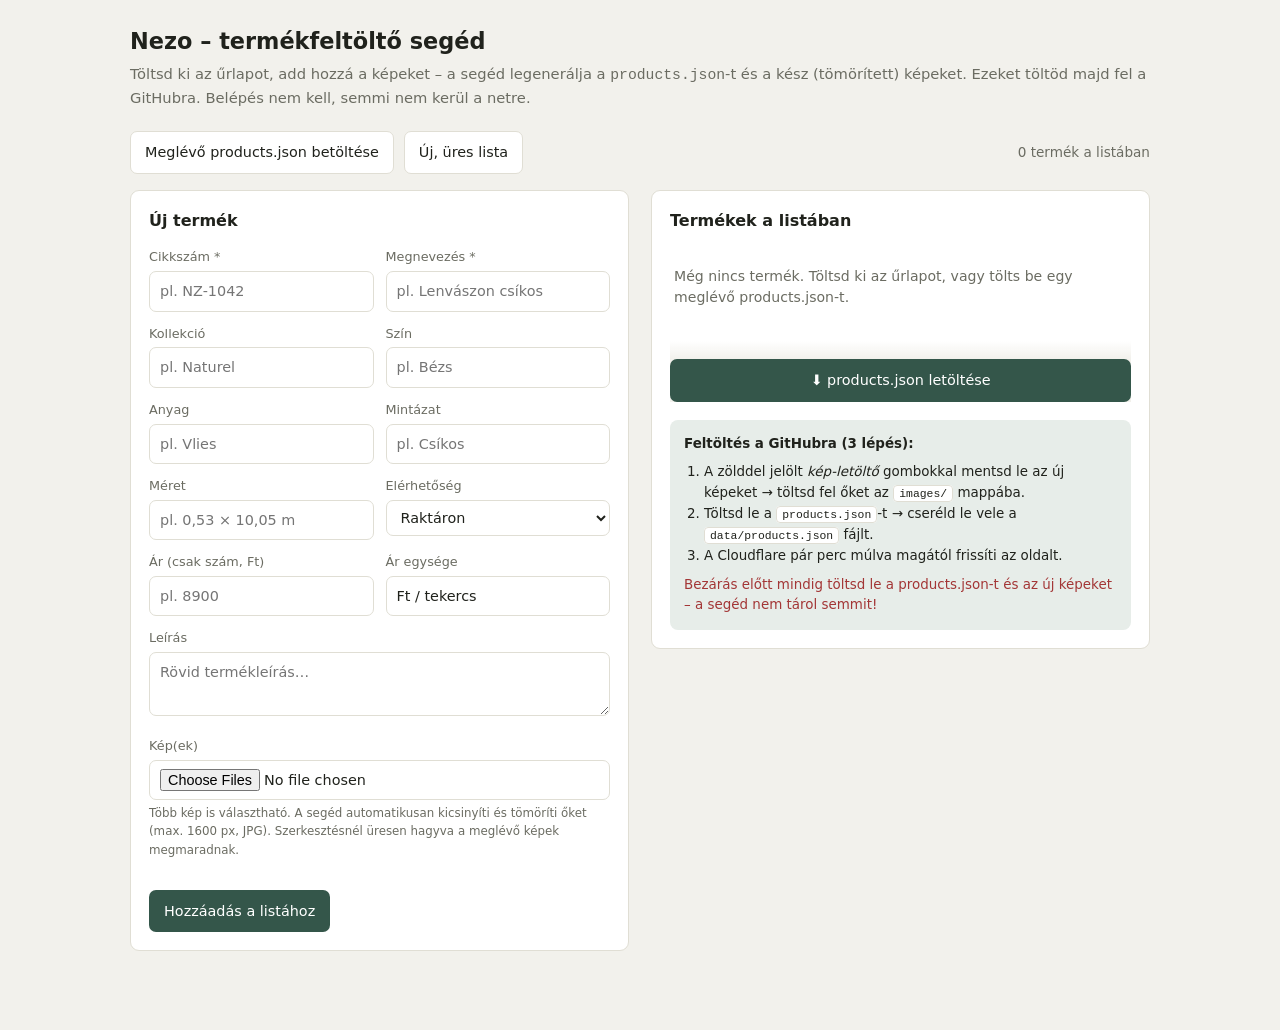
==== admin.html @ 1bbddb88 "Add files via upload first version" ====
<!DOCTYPE html>
<html lang="hu">
<head>
<meta charset="UTF-8" />
<meta name="viewport" content="width=device-width, initial-scale=1.0" />
<title>Nezo – termékfeltöltő segéd</title>
<style>
  :root{--ink:#20221C;--soft:#6B6C62;--line:#E0DED4;--paper:#F2F1EC;--surface:#fff;--accent:#34564A;--accent-soft:#E7EDE9;--danger:#A33636;--radius:9px;}
  *{box-sizing:border-box;}
  body{margin:0;background:var(--paper);color:var(--ink);font-family:system-ui,-apple-system,Segoe UI,Roboto,sans-serif;line-height:1.55;}
  .wrap{max-width:1060px;margin:0 auto;padding:24px 20px 80px;}
  header h1{font-size:1.4rem;margin:0 0 4px;}
  header p{color:var(--soft);margin:0 0 22px;font-size:.92rem;}
  .grid{display:grid;grid-template-columns:1fr 1fr;gap:22px;align-items:start;}
  @media(max-width:820px){.grid{grid-template-columns:1fr;}}
  .panel{background:var(--surface);border:1px solid var(--line);border-radius:var(--radius);padding:18px;}
  .panel h2{font-size:1rem;margin:0 0 14px;}
  label{display:block;font-size:.8rem;color:var(--soft);margin:0 0 4px;font-weight:500;}
  input,select,textarea{width:100%;font:inherit;font-size:.9rem;padding:8px 10px;border:1px solid var(--line);border-radius:7px;background:#fff;color:var(--ink);}
  input:focus,select:focus,textarea:focus{outline:2px solid var(--accent);outline-offset:1px;border-color:var(--accent);}
  textarea{min-height:64px;resize:vertical;}
  .row{display:grid;grid-template-columns:1fr 1fr;gap:12px;margin-bottom:12px;}
  .field{margin-bottom:12px;}
  .hint{font-size:.74rem;color:var(--soft);margin:4px 0 0;}
  button{font:inherit;cursor:pointer;border-radius:7px;border:1px solid transparent;padding:9px 14px;font-size:.9rem;font-weight:500;}
  .btn-primary{background:var(--accent);color:#fff;}
  .btn-primary:hover{filter:brightness(1.08);}
  .btn-ghost{background:#fff;border-color:var(--line);color:var(--ink);}
  .btn-ghost:hover{background:var(--paper);}
  .btn-small{padding:5px 9px;font-size:.78rem;}
  .btn-danger{background:#fff;border-color:#E3C4C4;color:var(--danger);}
  .toolbar{display:flex;gap:10px;flex-wrap:wrap;margin-bottom:16px;}
  .count{font-size:.85rem;color:var(--soft);margin-left:auto;align-self:center;}
  .item{display:flex;gap:12px;padding:12px;border:1px solid var(--line);border-radius:8px;margin-bottom:10px;background:#fff;}
  .item img{width:58px;height:72px;object-fit:cover;border-radius:5px;border:1px solid var(--line);background:var(--paper);flex:0 0 auto;}
  .item-main{flex:1;min-width:0;}
  .item-main strong{display:block;font-size:.95rem;}
  .item-main .meta{font-size:.78rem;color:var(--soft);}
  .item-actions{display:flex;gap:6px;flex-wrap:wrap;margin-top:8px;}
  .dl{display:inline-flex;align-items:center;gap:5px;font-size:.76rem;background:var(--accent-soft);color:var(--accent);border:1px solid #cfe0d8;border-radius:6px;padding:4px 8px;text-decoration:none;}
  .empty{color:var(--soft);font-size:.88rem;padding:18px 4px;}
  .note{background:var(--accent-soft);border-radius:8px;padding:14px;font-size:.84rem;margin-top:18px;}
  .note ol{margin:8px 0 0;padding-left:20px;}
  .note code{background:#fff;border:1px solid var(--line);border-radius:4px;padding:1px 5px;font-size:.85em;}
  .warn{color:var(--danger);font-size:.8rem;margin-top:6px;min-height:1em;}
  .save-bar{position:sticky;bottom:0;background:linear-gradient(transparent,var(--paper) 30%);padding-top:18px;margin-top:8px;}
</style>
</head>
<body>
<div class="wrap">
  <header>
    <h1>Nezo – termékfeltöltő segéd</h1>
    <p>Töltsd ki az űrlapot, add hozzá a képeket – a segéd legenerálja a <code>products.json</code>-t és a kész (tömörített) képeket. Ezeket töltöd majd fel a GitHubra. Belépés nem kell, semmi nem kerül a netre.</p>
  </header>

  <div class="toolbar">
    <button class="btn-ghost" id="load-json">Meglévő products.json betöltése</button>
    <input type="file" id="json-file" accept=".json,application/json" hidden />
    <button class="btn-ghost" id="clear-all">Új, üres lista</button>
    <span class="count" id="count">0 termék a listában</span>
  </div>

  <div class="grid">
    <!-- ŰRLAP -->
    <div class="panel">
      <h2 id="form-title">Új termék</h2>
      <div class="row">
        <div><label>Cikkszám *</label><input id="cikkszam" placeholder="pl. NZ-1042" /></div>
        <div><label>Megnevezés *</label><input id="nev" placeholder="pl. Lenvászon csíkos" /></div>
      </div>
      <div class="row">
        <div><label>Kollekció</label><input id="kollekcio" placeholder="pl. Naturel" list="dl-kollekcio" /></div>
        <div><label>Szín</label><input id="szin" placeholder="pl. Bézs" list="dl-szin" /></div>
      </div>
      <div class="row">
        <div><label>Anyag</label><input id="anyag" placeholder="pl. Vlies" list="dl-anyag" /></div>
        <div><label>Mintázat</label><input id="mintazat" placeholder="pl. Csíkos" list="dl-mintazat" /></div>
      </div>
      <div class="row">
        <div><label>Méret</label><input id="meret" placeholder="pl. 0,53 × 10,05 m" /></div>
        <div><label>Elérhetőség</label>
          <select id="elerhetoseg">
            <option>Raktáron</option>
            <option>Rendelésre</option>
          </select>
        </div>
      </div>
      <div class="row">
        <div><label>Ár (csak szám, Ft)</label><input id="ar" type="number" min="0" step="100" placeholder="pl. 8900" /></div>
        <div><label>Ár egysége</label><input id="arEgyseg" value="Ft / tekercs" /></div>
      </div>
      <div class="field">
        <label>Leírás</label>
        <textarea id="leiras" placeholder="Rövid termékleírás…"></textarea>
      </div>
      <div class="field">
        <label>Kép(ek)</label>
        <input type="file" id="images" accept="image/*" multiple />
        <p class="hint">Több kép is választható. A segéd automatikusan kicsinyíti és tömöríti őket (max. 1600 px, JPG). Szerkesztésnél üresen hagyva a meglévő képek megmaradnak.</p>
      </div>
      <div class="warn" id="warn"></div>
      <div style="display:flex;gap:10px;margin-top:6px;">
        <button class="btn-primary" id="add">Hozzáadás a listához</button>
        <button class="btn-ghost" id="cancel-edit" hidden>Mégse</button>
      </div>
    </div>

    <!-- LISTA -->
    <div class="panel">
      <h2>Termékek a listában</h2>
      <div id="list"><p class="empty">Még nincs termék. Töltsd ki az űrlapot, vagy tölts be egy meglévő products.json-t.</p></div>

      <div class="save-bar">
        <button class="btn-primary" id="export" style="width:100%;">⬇ products.json letöltése</button>
      </div>

      <div class="note">
        <strong>Feltöltés a GitHubra (3 lépés):</strong>
        <ol>
          <li>A zölddel jelölt <em>kép-letöltő</em> gombokkal mentsd le az új képeket → töltsd fel őket az <code>images/</code> mappába.</li>
          <li>Töltsd le a <code>products.json</code>-t → cseréld le vele a <code>data/products.json</code> fájlt.</li>
          <li>A Cloudflare pár perc múlva magától frissíti az oldalt.</li>
        </ol>
        <p style="margin:8px 0 0;color:var(--danger);">Bezárás előtt mindig töltsd le a products.json-t és az új képeket – a segéd nem tárol semmit!</p>
      </div>
    </div>
  </div>

  <datalist id="dl-kollekcio"></datalist>
  <datalist id="dl-szin"></datalist>
  <datalist id="dl-anyag"></datalist>
  <datalist id="dl-mintazat"></datalist>
</div>

<script>
const $ = s => document.querySelector(s);
let products = [];
let editIndex = -1;
let editKeepImages = [];          // szerkesztéskor megőrzött képnevek
const BLOBS = new Map();          // filename -> objectURL (a frissen generált képek letöltéséhez)

function slug(s){
  return (s||"").toString().normalize("NFD").replace(/[\u0300-\u036f]/g,"")
    .toLowerCase().replace(/[^a-z0-9]+/g,"-").replace(/^-+|-+$/g,"");
}
function loadImage(file){
  return new Promise((res,rej)=>{
    const url=URL.createObjectURL(file); const img=new Image();
    img.onload=()=>{res(img);URL.revokeObjectURL(url);};
    img.onerror=rej; img.src=url;
  });
}
async function compress(file, maxDim=1600, quality=0.82){
  const img=await loadImage(file);
  let w=img.naturalWidth, h=img.naturalHeight;
  if(Math.max(w,h)>maxDim){ const r=maxDim/Math.max(w,h); w=Math.round(w*r); h=Math.round(h*r); }
  const c=document.createElement("canvas"); c.width=w; c.height=h;
  c.getContext("2d").drawImage(img,0,0,w,h);
  return await new Promise(r=>c.toBlob(r,"image/jpeg",quality));
}

async function handleAdd(){
  const warn=$("#warn"); warn.textContent="";
  const cikkszam=$("#cikkszam").value.trim();
  const nev=$("#nev").value.trim();
  if(!cikkszam || !nev){ warn.textContent="A cikkszám és a megnevezés kötelező."; return; }
  // duplikátum-ellenőrzés (kivéve ha épp ezt szerkesztjük)
  const dup = products.findIndex((p,i)=>p.cikkszam.toLowerCase()===cikkszam.toLowerCase() && i!==editIndex);
  if(dup>=0){ warn.textContent="Ezzel a cikkszámmal már van termék a listában."; return; }

  $("#add").disabled=true; $("#add").textContent="Feldolgozás…";
  try{
    const files=[...$("#images").files];
    let images;
    if(files.length){
      const base=slug(cikkszam)||("termek-"+Date.now());
      images=[];
      for(let i=0;i<files.length;i++){
        const fname=`${base}-${i+1}.jpg`;
        const blob=await compress(files[i]);
        if(BLOBS.has(fname)) URL.revokeObjectURL(BLOBS.get(fname));
        BLOBS.set(fname, URL.createObjectURL(blob));
        images.push(fname);
      }
    } else {
      images = editKeepImages.slice(); // szerkesztés új kép nélkül
    }

    const arRaw=$("#ar").value.trim();
    const product={
      id: slug(cikkszam)||("termek-"+Date.now()),
      cikkszam, nev,
      kollekcio:$("#kollekcio").value.trim(),
      szin:$("#szin").value.trim(),
      meret:$("#meret").value.trim(),
      anyag:$("#anyag").value.trim(),
      mintazat:$("#mintazat").value.trim(),
      ar: arRaw==="" ? "" : Number(arRaw),
      arEgyseg:$("#arEgyseg").value.trim(),
      elerhetoseg:$("#elerhetoseg").value,
      leiras:$("#leiras").value.trim(),
      images
    };
    if(editIndex>=0){ products[editIndex]=product; } else { products.push(product); }
    resetForm(); renderList();
  } finally {
    $("#add").disabled=false;
  }
}

function resetForm(){
  ["cikkszam","nev","kollekcio","szin","meret","anyag","mintazat","ar","leiras"].forEach(id=>$("#"+id).value="");
  $("#arEgyseg").value="Ft / tekercs"; $("#elerhetoseg").value="Raktáron"; $("#images").value="";
  editIndex=-1; editKeepImages=[];
  $("#form-title").textContent="Új termék"; $("#add").textContent="Hozzáadás a listához";
  $("#cancel-edit").hidden=true; $("#warn").textContent="";
}

function startEdit(i){
  const p=products[i];
  ["cikkszam","nev","kollekcio","szin","meret","anyag","mintazat","leiras"].forEach(k=>$("#"+k).value=p[k]||"");
  $("#ar").value=(p.ar===""||p.ar==null)?"":p.ar;
  $("#arEgyseg").value=p.arEgyseg||"Ft / tekercs";
  $("#elerhetoseg").value=p.elerhetoseg||"Raktáron";
  editIndex=i; editKeepImages=(p.images||[]).slice();
  $("#form-title").textContent="Termék szerkesztése"; $("#add").textContent="Módosítás mentése";
  $("#cancel-edit").hidden=false;
  window.scrollTo({top:0,behavior:"smooth"});
}

function removeItem(i){
  if(confirm("Biztosan törlöd ezt a terméket a listából?")){ products.splice(i,1); renderList(); if(editIndex===i) resetForm(); }
}

function renderList(){
  const list=$("#list");
  $("#count").textContent = `${products.length} termék a listában`;
  if(!products.length){ list.innerHTML='<p class="empty">Még nincs termék. Töltsd ki az űrlapot, vagy tölts be egy meglévő products.json-t.</p>'; refreshDatalists(); return; }
  list.innerHTML="";
  products.forEach((p,i)=>{
    const firstImg=p.images && p.images[0];
    const thumb = firstImg && BLOBS.has(firstImg) ? BLOBS.get(firstImg) : "";
    const dlBtns=(p.images||[]).filter(f=>BLOBS.has(f))
      .map(f=>`<a class="dl" href="${BLOBS.get(f)}" download="${f}">⬇ ${f}</a>`).join("");
    const el=document.createElement("div"); el.className="item";
    el.innerHTML=`
      ${thumb?`<img src="${thumb}" alt="">`:`<div class="item" style="width:58px;height:72px;border:1px dashed var(--line);display:flex;align-items:center;justify-content:center;color:var(--soft);font-size:.66rem;padding:0;margin:0;">kép a&nbsp;repón</div>`}
      <div class="item-main">
        <strong>${esc(p.nev)}</strong>
        <span class="meta">${esc(p.cikkszam)}${p.kollekcio?" · "+esc(p.kollekcio):""}${(p.ar!==""&&p.ar!=null)?" · "+Number(p.ar).toLocaleString("hu-HU")+" Ft":""}</span>
        <div class="item-actions">
          <button class="btn-ghost btn-small" onclick="startEdit(${i})">Szerkesztés</button>
          <button class="btn-danger btn-small" onclick="removeItem(${i})">Törlés</button>
          ${dlBtns}
        </div>
      </div>`;
    list.appendChild(el);
  });
  refreshDatalists();
}

function refreshDatalists(){
  [["kollekcio","dl-kollekcio"],["szin","dl-szin"],["anyag","dl-anyag"],["mintazat","dl-mintazat"]].forEach(([k,id])=>{
    const vals=[...new Set(products.map(p=>p[k]).filter(Boolean))].sort();
    $("#"+id).innerHTML=vals.map(v=>`<option value="${esc(v)}">`).join("");
  });
}

function esc(s){return String(s??"").replace(/[&<>"]/g,c=>({"&":"&amp;","<":"&lt;",">":"&gt;",'"':"&quot;"}[c]));}

function exportJson(){
  if(!products.length){ alert("A lista üres."); return; }
  const data=JSON.stringify(products,null,2);
  const blob=new Blob([data],{type:"application/json"});
  const url=URL.createObjectURL(blob); const a=document.createElement("a");
  a.href=url; a.download="products.json"; a.click(); URL.revokeObjectURL(url);
}

function loadJsonFile(file){
  const reader=new FileReader();
  reader.onload=()=>{
    try{
      const arr=JSON.parse(reader.result);
      if(!Array.isArray(arr)) throw new Error("nem tömb");
      products=arr; renderList();
      alert(`Betöltve: ${arr.length} termék. Az új képeket továbbra is le kell töltened, ha újat adsz hozzá.`);
    }catch(e){ alert("Nem sikerült beolvasni a JSON-t: "+e.message); }
  };
  reader.readAsText(file);
}

// események
$("#add").addEventListener("click", handleAdd);
$("#cancel-edit").addEventListener("click", resetForm);
$("#export").addEventListener("click", exportJson);
$("#clear-all").addEventListener("click", ()=>{ if(confirm("Üres listával kezdesz? A jelenlegi (nem letöltött) lista elveszik.")){ products=[]; resetForm(); renderList(); }});
$("#load-json").addEventListener("click", ()=>$("#json-file").click());
$("#json-file").addEventListener("change", e=>{ if(e.target.files[0]) loadJsonFile(e.target.files[0]); e.target.value=""; });
window.addEventListener("beforeunload", e=>{ if(products.length){ e.preventDefault(); e.returnValue=""; }});

renderList();
</script>
</body>
</html>
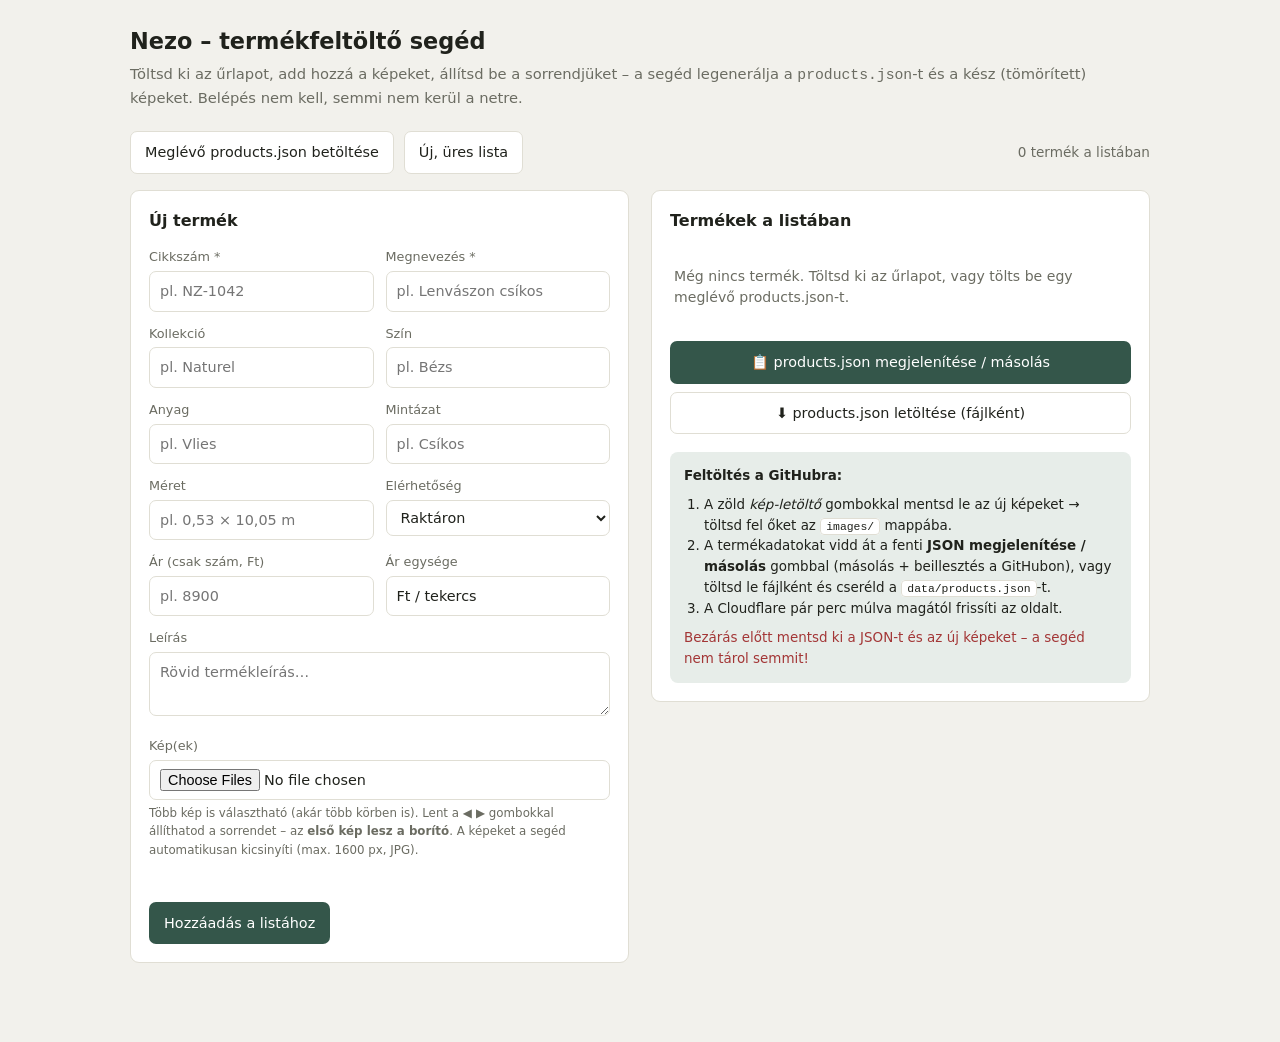
==== commit 6e748dfd: "Enhance admin interface and image management Updated text in the form and improved image handling in" ====
--- a/admin.html
+++ b/admin.html
@@ -32,7 +32,8 @@
   .toolbar{display:flex;gap:10px;flex-wrap:wrap;margin-bottom:16px;}
   .count{font-size:.85rem;color:var(--soft);margin-left:auto;align-self:center;}
   .item{display:flex;gap:12px;padding:12px;border:1px solid var(--line);border-radius:8px;margin-bottom:10px;background:#fff;}
-  .item img{width:58px;height:72px;object-fit:cover;border-radius:5px;border:1px solid var(--line);background:var(--paper);flex:0 0 auto;}
+  .item>img{width:58px;height:72px;object-fit:cover;border-radius:5px;border:1px solid var(--line);background:var(--paper);flex:0 0 auto;}
+  .item-noimg{width:58px;height:72px;border:1px dashed var(--line);border-radius:5px;display:flex;align-items:center;justify-content:center;color:var(--soft);font-size:.62rem;text-align:center;flex:0 0 auto;}
   .item-main{flex:1;min-width:0;}
   .item-main strong{display:block;font-size:.95rem;}
   .item-main .meta{font-size:.78rem;color:var(--soft);}
@@ -43,14 +44,26 @@
   .note ol{margin:8px 0 0;padding-left:20px;}
   .note code{background:#fff;border:1px solid var(--line);border-radius:4px;padding:1px 5px;font-size:.85em;}
   .warn{color:var(--danger);font-size:.8rem;margin-top:6px;min-height:1em;}
-  .save-bar{position:sticky;bottom:0;background:linear-gradient(transparent,var(--paper) 30%);padding-top:18px;margin-top:8px;}
+  .save-bar{margin-top:8px;}
+  /* kép munkaterület */
+  .imgwork{display:flex;flex-wrap:wrap;gap:10px;margin-top:12px;}
+  .thumb{width:84px;}
+  .thumb .pic{position:relative;width:84px;height:84px;border:1px solid var(--line);border-radius:7px;background:var(--paper);display:flex;align-items:center;justify-content:center;font-size:.58rem;color:var(--soft);text-align:center;overflow:hidden;padding:3px;}
+  .thumb .pic img{width:100%;height:100%;object-fit:cover;}
+  .thumb .cover{position:absolute;top:4px;left:4px;background:var(--accent);color:#fff;font-size:.56rem;padding:2px 5px;border-radius:4px;z-index:1;}
+  .thumb .ctrls{display:flex;justify-content:center;gap:3px;margin-top:4px;}
+  .thumb .ctrls button{padding:2px 6px;font-size:.74rem;border:1px solid var(--line);background:#fff;border-radius:5px;line-height:1;font-weight:600;}
+  .thumb .ctrls button:disabled{opacity:.35;cursor:default;}
+  .thumb .rm{color:var(--danger);border-color:#E3C4C4;}
+  .json-area{margin-top:14px;}
+  .json-area textarea{width:100%;min-height:220px;font-family:ui-monospace,Menlo,Consolas,monospace;font-size:.76rem;white-space:pre;background:#fff;}
 </style>
 </head>
 <body>
 <div class="wrap">
   <header>
     <h1>Nezo – termékfeltöltő segéd</h1>
-    <p>Töltsd ki az űrlapot, add hozzá a képeket – a segéd legenerálja a <code>products.json</code>-t és a kész (tömörített) képeket. Ezeket töltöd majd fel a GitHubra. Belépés nem kell, semmi nem kerül a netre.</p>
+    <p>Töltsd ki az űrlapot, add hozzá a képeket, állítsd be a sorrendjüket – a segéd legenerálja a <code>products.json</code>-t és a kész (tömörített) képeket. Belépés nem kell, semmi nem kerül a netre.</p>
   </header>
 
   <div class="toolbar">
@@ -79,10 +92,7 @@
       <div class="row">
         <div><label>Méret</label><input id="meret" placeholder="pl. 0,53 × 10,05 m" /></div>
         <div><label>Elérhetőség</label>
-          <select id="elerhetoseg">
-            <option>Raktáron</option>
-            <option>Rendelésre</option>
-          </select>
+          <select id="elerhetoseg"><option>Raktáron</option><option>Rendelésre</option></select>
         </div>
       </div>
       <div class="row">
@@ -96,7 +106,8 @@
       <div class="field">
         <label>Kép(ek)</label>
         <input type="file" id="images" accept="image/*" multiple />
-        <p class="hint">Több kép is választható. A segéd automatikusan kicsinyíti és tömöríti őket (max. 1600 px, JPG). Szerkesztésnél üresen hagyva a meglévő képek megmaradnak.</p>
+        <p class="hint">Több kép is választható (akár több körben is). Lent a <strong>◀ ▶</strong> gombokkal állíthatod a sorrendet – az <strong>első kép lesz a borító</strong>. A képeket a segéd automatikusan kicsinyíti (max. 1600 px, JPG).</p>
+        <div class="imgwork" id="work-images"></div>
       </div>
       <div class="warn" id="warn"></div>
       <div style="display:flex;gap:10px;margin-top:6px;">
@@ -111,17 +122,26 @@
       <div id="list"><p class="empty">Még nincs termék. Töltsd ki az űrlapot, vagy tölts be egy meglévő products.json-t.</p></div>
 
       <div class="save-bar">
-        <button class="btn-primary" id="export" style="width:100%;">⬇ products.json letöltése</button>
+        <button class="btn-primary" id="show-json" style="width:100%;">📋 products.json megjelenítése / másolás</button>
+        <button class="btn-ghost" id="export" style="width:100%;margin-top:8px;">⬇ products.json letöltése (fájlként)</button>
+        <div class="json-area" id="json-area" hidden>
+          <textarea id="json-text" readonly></textarea>
+          <div style="display:flex;gap:8px;margin-top:6px;align-items:center;">
+            <button class="btn-primary btn-small" id="copy-json">Másolás a vágólapra</button>
+            <span id="copy-status" style="font-size:.8rem;color:var(--accent);"></span>
+          </div>
+          <p class="hint">A GitHubon nyisd meg a <code>data/products.json</code>-t → ceruza (Edit) → jelöld ki az egészet (Ctrl+A) → illeszd be ezt (Ctrl+V) → Commit changes. Így nem kell fájlt letöltened.</p>
+        </div>
       </div>
 
       <div class="note">
-        <strong>Feltöltés a GitHubra (3 lépés):</strong>
+        <strong>Feltöltés a GitHubra:</strong>
         <ol>
-          <li>A zölddel jelölt <em>kép-letöltő</em> gombokkal mentsd le az új képeket → töltsd fel őket az <code>images/</code> mappába.</li>
-          <li>Töltsd le a <code>products.json</code>-t → cseréld le vele a <code>data/products.json</code> fájlt.</li>
+          <li>A zöld <em>kép-letöltő</em> gombokkal mentsd le az új képeket → töltsd fel őket az <code>images/</code> mappába.</li>
+          <li>A termékadatokat vidd át a fenti <strong>JSON megjelenítése / másolás</strong> gombbal (másolás + beillesztés a GitHubon), vagy töltsd le fájlként és cseréld a <code>data/products.json</code>-t.</li>
           <li>A Cloudflare pár perc múlva magától frissíti az oldalt.</li>
         </ol>
-        <p style="margin:8px 0 0;color:var(--danger);">Bezárás előtt mindig töltsd le a products.json-t és az új képeket – a segéd nem tárol semmit!</p>
+        <p style="margin:8px 0 0;color:var(--danger);">Bezárás előtt mentsd ki a JSON-t és az új képeket – a segéd nem tárol semmit!</p>
       </div>
     </div>
   </div>
@@ -136,13 +156,14 @@
 const $ = s => document.querySelector(s);
 let products = [];
 let editIndex = -1;
-let editKeepImages = [];          // szerkesztéskor megőrzött képnevek
-const BLOBS = new Map();          // filename -> objectURL (a frissen generált képek letöltéséhez)
+let workImages = [];              // [{kind:'new',file,url} | {kind:'kept',name,url}]
+const BLOBS = new Map();          // filename -> objectURL (frissen generált képek letöltéséhez/előnézethez)
 
 function slug(s){
   return (s||"").toString().normalize("NFD").replace(/[\u0300-\u036f]/g,"")
     .toLowerCase().replace(/[^a-z0-9]+/g,"-").replace(/^-+|-+$/g,"");
 }
+function esc(s){return String(s??"").replace(/[&<>"]/g,c=>({"&":"&amp;","<":"&lt;",">":"&gt;",'"':"&quot;"}[c]));}
 function loadImage(file){
   return new Promise((res,rej)=>{
     const url=URL.createObjectURL(file); const img=new Image();
@@ -159,59 +180,81 @@
   return await new Promise(r=>c.toBlob(r,"image/jpeg",quality));
 }
 
+/* ---------- kép munkaterület (sorrend) ---------- */
+function renderWork(){
+  const box=$("#work-images");
+  box.innerHTML="";
+  workImages.forEach((w,i)=>{
+    const d=document.createElement("div"); d.className="thumb";
+    const pic = w.url ? `<img src="${w.url}" alt="">` : `a&nbsp;repón:<br>${esc(w.name||"")}`;
+    d.innerHTML=`
+      <div class="pic">${i===0?'<span class="cover">Borító</span>':''}${pic}</div>
+      <div class="ctrls">
+        <button title="Előrébb" ${i===0?"disabled":""} onclick="moveImg(${i},-1)">◀</button>
+        <button title="Hátrébb" ${i===workImages.length-1?"disabled":""} onclick="moveImg(${i},1)">▶</button>
+        <button class="rm" title="Eltávolítás" onclick="removeImg(${i})">✕</button>
+      </div>`;
+    box.appendChild(d);
+  });
+}
+function moveImg(i,dir){
+  const j=i+dir; if(j<0||j>=workImages.length) return;
+  [workImages[i],workImages[j]]=[workImages[j],workImages[i]]; renderWork();
+}
+function removeImg(i){
+  const w=workImages[i]; if(w.kind==='new'&&w.url) URL.revokeObjectURL(w.url);
+  workImages.splice(i,1); renderWork();
+}
+function clearWork(){
+  workImages.forEach(w=>{ if(w.kind==='new'&&w.url) URL.revokeObjectURL(w.url); });
+  workImages=[]; renderWork();
+}
+
+/* ---------- termék mentése ---------- */
 async function handleAdd(){
   const warn=$("#warn"); warn.textContent="";
   const cikkszam=$("#cikkszam").value.trim();
   const nev=$("#nev").value.trim();
   if(!cikkszam || !nev){ warn.textContent="A cikkszám és a megnevezés kötelező."; return; }
-  // duplikátum-ellenőrzés (kivéve ha épp ezt szerkesztjük)
-  const dup = products.findIndex((p,i)=>p.cikkszam.toLowerCase()===cikkszam.toLowerCase() && i!==editIndex);
+  const dup=products.findIndex((p,i)=>p.cikkszam.toLowerCase()===cikkszam.toLowerCase() && i!==editIndex);
   if(dup>=0){ warn.textContent="Ezzel a cikkszámmal már van termék a listában."; return; }
 
-  $("#add").disabled=true; $("#add").textContent="Feldolgozás…";
+  $("#add").disabled=true; const lbl=$("#add").textContent; $("#add").textContent="Feldolgozás…";
   try{
-    const files=[...$("#images").files];
-    let images;
-    if(files.length){
-      const base=slug(cikkszam)||("termek-"+Date.now());
-      images=[];
-      for(let i=0;i<files.length;i++){
-        const fname=`${base}-${i+1}.jpg`;
-        const blob=await compress(files[i]);
-        if(BLOBS.has(fname)) URL.revokeObjectURL(BLOBS.get(fname));
-        BLOBS.set(fname, URL.createObjectURL(blob));
-        images.push(fname);
-      }
-    } else {
-      images = editKeepImages.slice(); // szerkesztés új kép nélkül
+    const base=slug(cikkszam)||("termek-"+Date.now());
+    const used=new Set(workImages.filter(w=>w.kind==='kept').map(w=>w.name));
+    let k=1; const images=[];
+    for(const w of workImages){
+      if(w.kind==='kept'){ images.push(w.name); continue; }
+      while(used.has(`${base}-${k}.jpg`)) k++;
+      const fname=`${base}-${k}.jpg`; used.add(fname); k++;
+      const blob=await compress(w.file);
+      if(BLOBS.has(fname)) URL.revokeObjectURL(BLOBS.get(fname));
+      BLOBS.set(fname, URL.createObjectURL(blob));
+      images.push(fname);
     }
-
     const arRaw=$("#ar").value.trim();
     const product={
-      id: slug(cikkszam)||("termek-"+Date.now()),
-      cikkszam, nev,
-      kollekcio:$("#kollekcio").value.trim(),
-      szin:$("#szin").value.trim(),
-      meret:$("#meret").value.trim(),
-      anyag:$("#anyag").value.trim(),
+      id: base, cikkszam, nev,
+      kollekcio:$("#kollekcio").value.trim(), szin:$("#szin").value.trim(),
+      meret:$("#meret").value.trim(), anyag:$("#anyag").value.trim(),
       mintazat:$("#mintazat").value.trim(),
-      ar: arRaw==="" ? "" : Number(arRaw),
-      arEgyseg:$("#arEgyseg").value.trim(),
-      elerhetoseg:$("#elerhetoseg").value,
-      leiras:$("#leiras").value.trim(),
+      ar: arRaw==="" ? "" : Number(arRaw), arEgyseg:$("#arEgyseg").value.trim(),
+      elerhetoseg:$("#elerhetoseg").value, leiras:$("#leiras").value.trim(),
       images
     };
     if(editIndex>=0){ products[editIndex]=product; } else { products.push(product); }
     resetForm(); renderList();
   } finally {
-    $("#add").disabled=false;
+    $("#add").disabled=false; $("#add").textContent = editIndex>=0 ? lbl : "Hozzáadás a listához";
   }
 }
 
 function resetForm(){
   ["cikkszam","nev","kollekcio","szin","meret","anyag","mintazat","ar","leiras"].forEach(id=>$("#"+id).value="");
   $("#arEgyseg").value="Ft / tekercs"; $("#elerhetoseg").value="Raktáron"; $("#images").value="";
-  editIndex=-1; editKeepImages=[];
+  clearWork();
+  editIndex=-1;
   $("#form-title").textContent="Új termék"; $("#add").textContent="Hozzáadás a listához";
   $("#cancel-edit").hidden=true; $("#warn").textContent="";
 }
@@ -222,7 +265,10 @@
   $("#ar").value=(p.ar===""||p.ar==null)?"":p.ar;
   $("#arEgyseg").value=p.arEgyseg||"Ft / tekercs";
   $("#elerhetoseg").value=p.elerhetoseg||"Raktáron";
-  editIndex=i; editKeepImages=(p.images||[]).slice();
+  clearWork();
+  workImages=(p.images||[]).map(name=>({kind:'kept', name, url: BLOBS.get(name)||null}));
+  renderWork();
+  editIndex=i;
   $("#form-title").textContent="Termék szerkesztése"; $("#add").textContent="Módosítás mentése";
   $("#cancel-edit").hidden=false;
   window.scrollTo({top:0,behavior:"smooth"});
@@ -240,16 +286,17 @@
   products.forEach((p,i)=>{
     const firstImg=p.images && p.images[0];
     const thumb = firstImg && BLOBS.has(firstImg) ? BLOBS.get(firstImg) : "";
+    const imgCount=(p.images||[]).length;
     const dlBtns=(p.images||[]).filter(f=>BLOBS.has(f))
       .map(f=>`<a class="dl" href="${BLOBS.get(f)}" download="${f}">⬇ ${f}</a>`).join("");
     const el=document.createElement("div"); el.className="item";
     el.innerHTML=`
-      ${thumb?`<img src="${thumb}" alt="">`:`<div class="item" style="width:58px;height:72px;border:1px dashed var(--line);display:flex;align-items:center;justify-content:center;color:var(--soft);font-size:.66rem;padding:0;margin:0;">kép a&nbsp;repón</div>`}
+      ${thumb?`<img src="${thumb}" alt="">`:`<div class="item-noimg">${imgCount?imgCount+" kép<br>a repón":"nincs kép"}</div>`}
       <div class="item-main">
         <strong>${esc(p.nev)}</strong>
-        <span class="meta">${esc(p.cikkszam)}${p.kollekcio?" · "+esc(p.kollekcio):""}${(p.ar!==""&&p.ar!=null)?" · "+Number(p.ar).toLocaleString("hu-HU")+" Ft":""}</span>
+        <span class="meta">${esc(p.cikkszam)}${p.kollekcio?" · "+esc(p.kollekcio):""}${(p.ar!==""&&p.ar!=null)?" · "+Number(p.ar).toLocaleString("hu-HU")+" Ft":""}${imgCount>1?" · "+imgCount+" kép":""}</span>
         <div class="item-actions">
-          <button class="btn-ghost btn-small" onclick="startEdit(${i})">Szerkesztés</button>
+          <button class="btn-ghost btn-small" onclick="startEdit(${i})">Szerkesztés / sorrend</button>
           <button class="btn-danger btn-small" onclick="removeItem(${i})">Törlés</button>
           ${dlBtns}
         </div>
@@ -266,12 +313,28 @@
   });
 }
 
-function esc(s){return String(s??"").replace(/[&<>"]/g,c=>({"&":"&amp;","<":"&lt;",">":"&gt;",'"':"&quot;"}[c]));}
-
+/* ---------- JSON megjelenítés / másolás / letöltés ---------- */
+function buildJson(){ return JSON.stringify(products,null,2); }
+$("#show-json").addEventListener("click", ()=>{
+  if(!products.length){ alert("A lista üres."); return; }
+  $("#json-text").value=buildJson();
+  $("#json-area").hidden=false;
+  $("#json-area").scrollIntoView({behavior:"smooth",block:"nearest"});
+});
+$("#copy-json").addEventListener("click", async ()=>{
+  const text=$("#json-text").value; const status=$("#copy-status");
+  try{
+    await navigator.clipboard.writeText(text); status.textContent="Kimásolva ✓";
+  }catch(e){
+    const ta=$("#json-text"); ta.focus(); ta.select();
+    try{ document.execCommand("copy"); status.textContent="Kimásolva ✓"; }
+    catch(_){ status.textContent="Jelöld ki és másold kézzel (Ctrl+A, Ctrl+C)."; }
+  }
+  setTimeout(()=>status.textContent="", 2500);
+});
 function exportJson(){
   if(!products.length){ alert("A lista üres."); return; }
-  const data=JSON.stringify(products,null,2);
-  const blob=new Blob([data],{type:"application/json"});
+  const blob=new Blob([buildJson()],{type:"application/json"});
   const url=URL.createObjectURL(blob); const a=document.createElement("a");
   a.href=url; a.download="products.json"; a.click(); URL.revokeObjectURL(url);
 }
@@ -283,17 +346,23 @@
       const arr=JSON.parse(reader.result);
       if(!Array.isArray(arr)) throw new Error("nem tömb");
       products=arr; renderList();
-      alert(`Betöltve: ${arr.length} termék. Az új képeket továbbra is le kell töltened, ha újat adsz hozzá.`);
+      alert(`Betöltve: ${arr.length} termék. A „Szerkesztés / sorrend” gombbal bármelyik termék képeinek sorrendjét utólag is állíthatod.`);
     }catch(e){ alert("Nem sikerült beolvasni a JSON-t: "+e.message); }
   };
   reader.readAsText(file);
 }
 
-// események
+/* események */
+$("#images").addEventListener("change", e=>{
+  [...e.target.files].forEach(file=>{
+    if(file.type.startsWith("image/")) workImages.push({kind:'new', file, url:URL.createObjectURL(file)});
+  });
+  e.target.value=""; renderWork();
+});
 $("#add").addEventListener("click", handleAdd);
 $("#cancel-edit").addEventListener("click", resetForm);
 $("#export").addEventListener("click", exportJson);
-$("#clear-all").addEventListener("click", ()=>{ if(confirm("Üres listával kezdesz? A jelenlegi (nem letöltött) lista elveszik.")){ products=[]; resetForm(); renderList(); }});
+$("#clear-all").addEventListener("click", ()=>{ if(confirm("Üres listával kezdesz? A jelenlegi (nem mentett) lista elveszik.")){ products=[]; resetForm(); renderList(); }});
 $("#load-json").addEventListener("click", ()=>$("#json-file").click());
 $("#json-file").addEventListener("change", e=>{ if(e.target.files[0]) loadJsonFile(e.target.files[0]); e.target.value=""; });
 window.addEventListener("beforeunload", e=>{ if(products.length){ e.preventDefault(); e.returnValue=""; }});
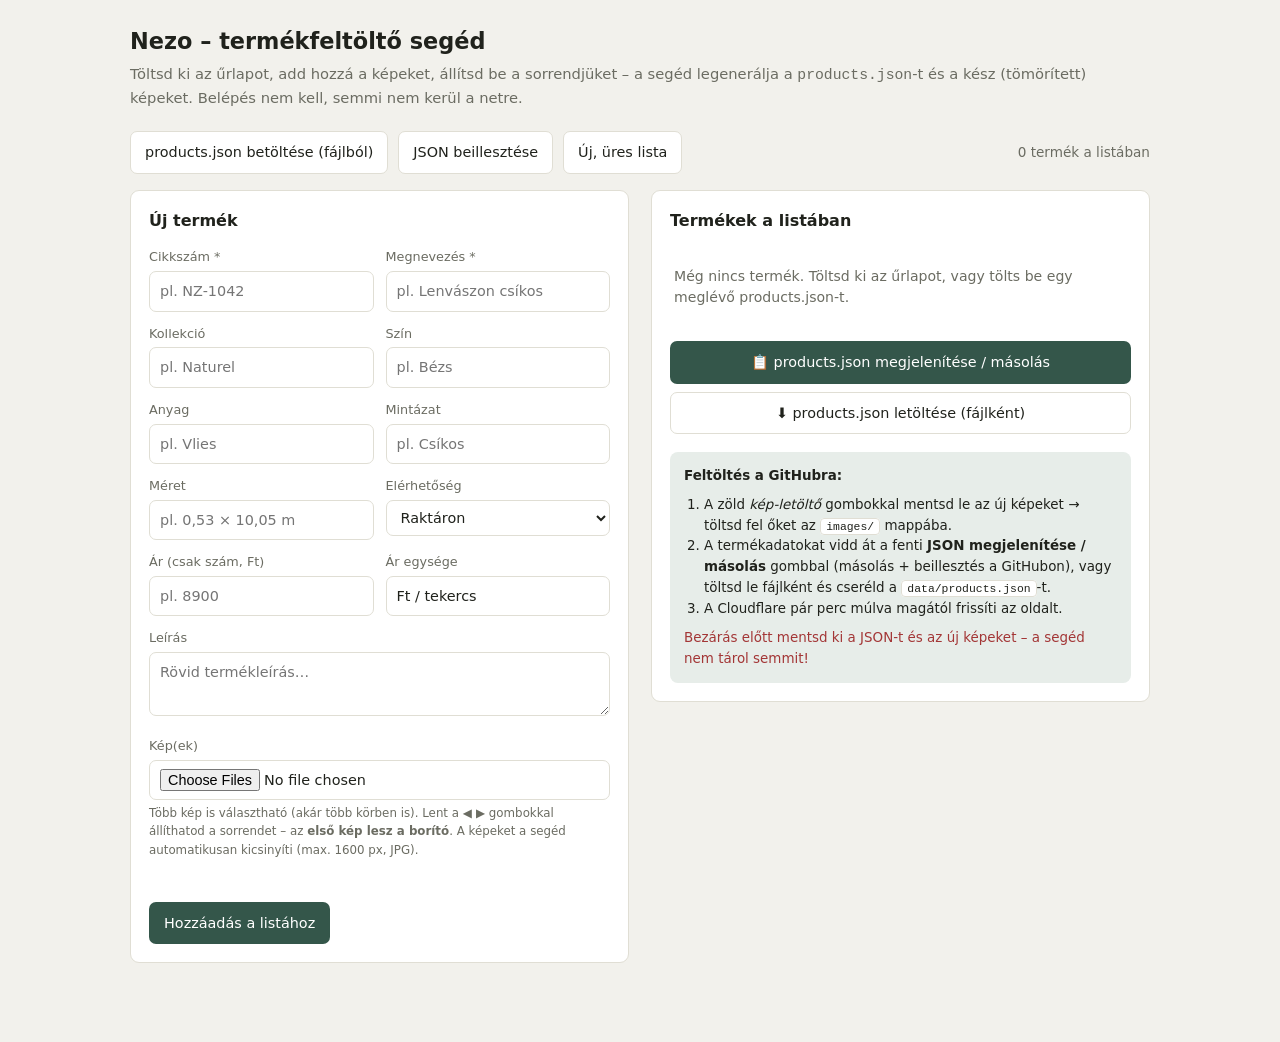
==== commit ed59edb9: "Enhance admin.html with JSON paste functionality" ====
--- a/admin.html
+++ b/admin.html
@@ -57,6 +57,8 @@
   .thumb .rm{color:var(--danger);border-color:#E3C4C4;}
   .json-area{margin-top:14px;}
   .json-area textarea{width:100%;min-height:220px;font-family:ui-monospace,Menlo,Consolas,monospace;font-size:.76rem;white-space:pre;background:#fff;}
+  .paste-box{margin:-4px 0 16px;}
+  .paste-box textarea{width:100%;min-height:150px;font-family:ui-monospace,Menlo,Consolas,monospace;font-size:.76rem;white-space:pre;background:#fff;}
 </style>
 </head>
 <body>
@@ -67,10 +69,19 @@
   </header>
 
   <div class="toolbar">
-    <button class="btn-ghost" id="load-json">Meglévő products.json betöltése</button>
+    <button class="btn-ghost" id="load-json">products.json betöltése (fájlból)</button>
     <input type="file" id="json-file" accept=".json,application/json" hidden />
+    <button class="btn-ghost" id="paste-json">JSON beillesztése</button>
     <button class="btn-ghost" id="clear-all">Új, üres lista</button>
     <span class="count" id="count">0 termék a listában</span>
+  </div>
+  <div class="paste-box" id="paste-area" hidden>
+    <textarea id="paste-text" placeholder="Illeszd be ide a products.json teljes tartalmát (a [ ... ] tömböt), majd kattints a Betöltés gombra…"></textarea>
+    <div style="display:flex;gap:8px;margin-top:6px;align-items:center;">
+      <button class="btn-primary btn-small" id="paste-load">Betöltés</button>
+      <button class="btn-ghost btn-small" id="paste-cancel">Mégse</button>
+    </div>
+    <p class="hint">A GitHubon nyisd meg a <code>data/products.json</code>-t → jelöld ki az egészet (Ctrl+A) → másold (Ctrl+C) → illeszd be ide (Ctrl+V).</p>
   </div>
 
   <div class="grid">
@@ -339,14 +350,18 @@
   a.href=url; a.download="products.json"; a.click(); URL.revokeObjectURL(url);
 }
 
+function loadFromText(text){
+  const arr=JSON.parse(text);
+  if(!Array.isArray(arr)) throw new Error("a tartalomnak [ ... ] tömbnek kell lennie");
+  products=arr; renderList();
+  return arr.length;
+}
 function loadJsonFile(file){
   const reader=new FileReader();
   reader.onload=()=>{
     try{
-      const arr=JSON.parse(reader.result);
-      if(!Array.isArray(arr)) throw new Error("nem tömb");
-      products=arr; renderList();
-      alert(`Betöltve: ${arr.length} termék. A „Szerkesztés / sorrend” gombbal bármelyik termék képeinek sorrendjét utólag is állíthatod.`);
+      const n=loadFromText(reader.result);
+      alert(`Betöltve: ${n} termék. A „Szerkesztés / sorrend” gombbal bármelyik termék képeinek sorrendjét utólag is állíthatod.`);
     }catch(e){ alert("Nem sikerült beolvasni a JSON-t: "+e.message); }
   };
   reader.readAsText(file);
@@ -365,6 +380,20 @@
 $("#clear-all").addEventListener("click", ()=>{ if(confirm("Üres listával kezdesz? A jelenlegi (nem mentett) lista elveszik.")){ products=[]; resetForm(); renderList(); }});
 $("#load-json").addEventListener("click", ()=>$("#json-file").click());
 $("#json-file").addEventListener("change", e=>{ if(e.target.files[0]) loadJsonFile(e.target.files[0]); e.target.value=""; });
+$("#paste-json").addEventListener("click", ()=>{
+  const box=$("#paste-area"); box.hidden=!box.hidden;
+  if(!box.hidden){ $("#paste-text").focus(); box.scrollIntoView({behavior:"smooth",block:"nearest"}); }
+});
+$("#paste-cancel").addEventListener("click", ()=>{ $("#paste-area").hidden=true; $("#paste-text").value=""; });
+$("#paste-load").addEventListener("click", ()=>{
+  const text=$("#paste-text").value.trim();
+  if(!text){ alert("Illeszd be a JSON tartalmát a mezőbe."); return; }
+  try{
+    const n=loadFromText(text);
+    $("#paste-area").hidden=true; $("#paste-text").value="";
+    alert(`Betöltve: ${n} termék.`);
+  }catch(e){ alert("Nem sikerült beolvasni a beillesztett JSON-t: "+e.message); }
+});
 window.addEventListener("beforeunload", e=>{ if(products.length){ e.preventDefault(); e.returnValue=""; }});
 
 renderList();
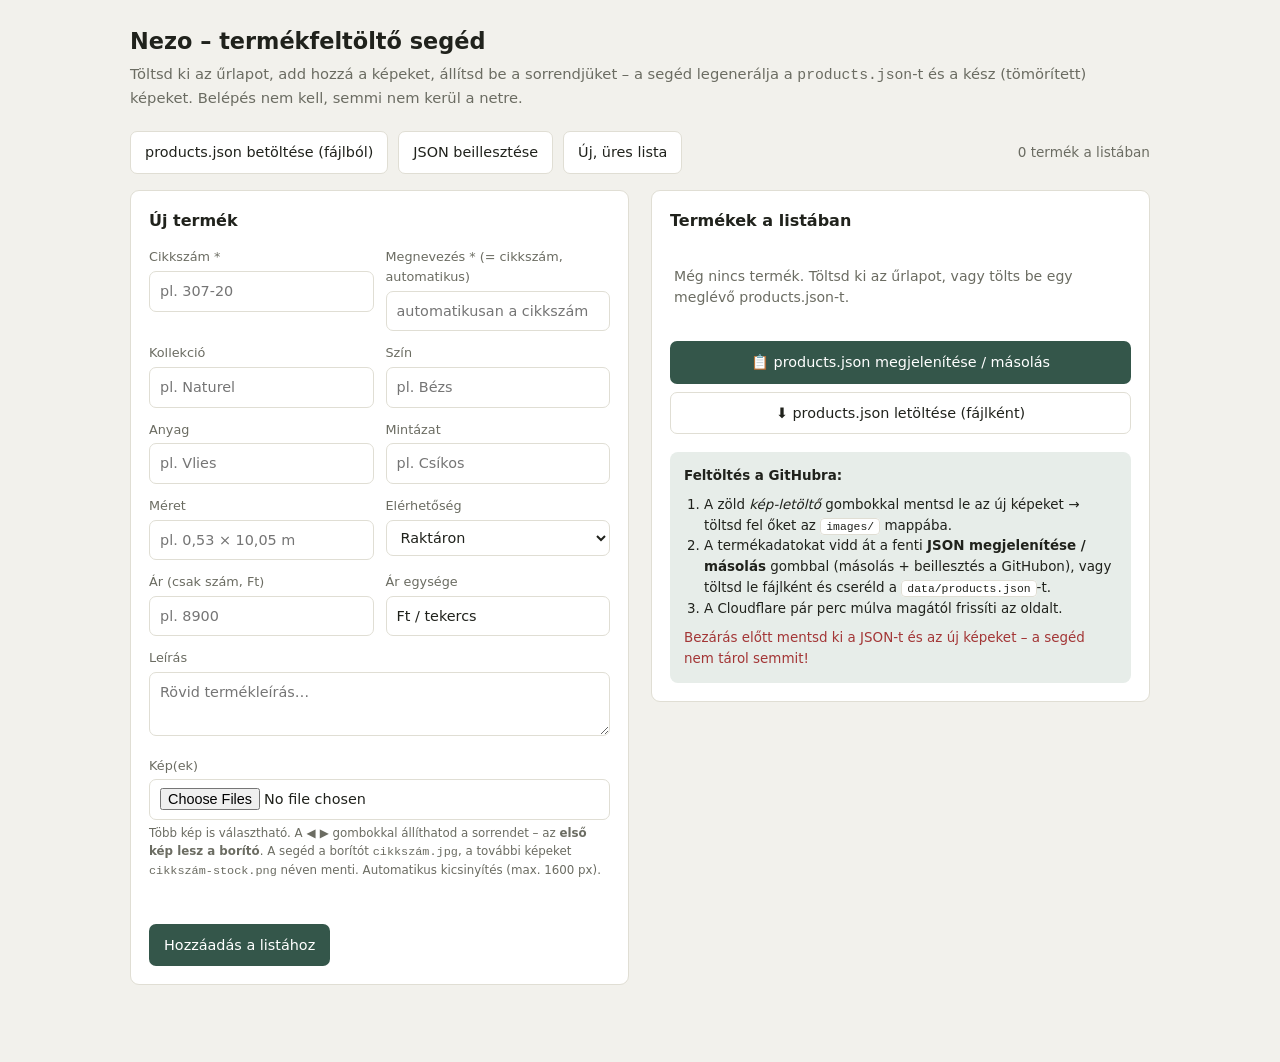
==== commit 3be73b4a: "Update product form fields and image handling" ====
--- a/admin.html
+++ b/admin.html
@@ -89,8 +89,8 @@
     <div class="panel">
       <h2 id="form-title">Új termék</h2>
       <div class="row">
-        <div><label>Cikkszám *</label><input id="cikkszam" placeholder="pl. NZ-1042" /></div>
-        <div><label>Megnevezés *</label><input id="nev" placeholder="pl. Lenvászon csíkos" /></div>
+        <div><label>Cikkszám *</label><input id="cikkszam" placeholder="pl. 307-20" /></div>
+        <div><label>Megnevezés * <span style="font-weight:400">(= cikkszám, automatikus)</span></label><input id="nev" placeholder="automatikusan a cikkszám" /></div>
       </div>
       <div class="row">
         <div><label>Kollekció</label><input id="kollekcio" placeholder="pl. Naturel" list="dl-kollekcio" /></div>
@@ -117,7 +117,7 @@
       <div class="field">
         <label>Kép(ek)</label>
         <input type="file" id="images" accept="image/*" multiple />
-        <p class="hint">Több kép is választható (akár több körben is). Lent a <strong>◀ ▶</strong> gombokkal állíthatod a sorrendet – az <strong>első kép lesz a borító</strong>. A képeket a segéd automatikusan kicsinyíti (max. 1600 px, JPG).</p>
+        <p class="hint">Több kép is választható. A <strong>◀ ▶</strong> gombokkal állíthatod a sorrendet – az <strong>első kép lesz a borító</strong>. A segéd a borítót <code>cikkszám.jpg</code>, a további képeket <code>cikkszám-stock.png</code> néven menti. Automatikus kicsinyítés (max. 1600 px).</p>
         <div class="imgwork" id="work-images"></div>
       </div>
       <div class="warn" id="warn"></div>
@@ -174,6 +174,22 @@
   return (s||"").toString().normalize("NFD").replace(/[\u0300-\u036f]/g,"")
     .toLowerCase().replace(/[^a-z0-9]+/g,"-").replace(/^-+|-+$/g,"");
 }
+function fileBase(cikkszam){
+  return (cikkszam||"").trim().replace(/[^A-Za-z0-9._-]+/g,"-").replace(/^-+|-+$/g,"");
+}
+// A Nezo bordűr-kódrendszer: első számjegy = szélesség, kötőjel után = szín
+const SZIN_MAP={ "13":"Kék", "20":"Bézs", "21":"Szürke", "18":"Arany", "06":"Sötét barna" };
+const SZEL_MAP={ "3":"3 cm", "5":"5 cm", "7":"7 cm" };
+function autofillFromCikkszam(){
+  const cs=$("#cikkszam").value.trim();
+  $("#nev").value=cs;                       // a név mindig = cikkszám
+  const m=cs.match(/^(\d)\d{2}-(\d{2})$/);
+  if(!m) return;
+  const width=SZEL_MAP[m[1]], color=SZIN_MAP[m[2]];
+  if(!$("#kollekcio").value) $("#kollekcio").value="Bordűr";
+  if(color && !$("#szin").value) $("#szin").value=color;
+  if(width && !$("#meret").value) $("#meret").value=width+" széles";
+}
 function esc(s){return String(s??"").replace(/[&<>"]/g,c=>({"&":"&amp;","<":"&lt;",">":"&gt;",'"':"&quot;"}[c]));}
 function loadImage(file){
   return new Promise((res,rej)=>{
@@ -182,13 +198,13 @@
     img.onerror=rej; img.src=url;
   });
 }
-async function compress(file, maxDim=1600, quality=0.82){
+async function compress(file, maxDim=1600, quality=0.82, mime="image/jpeg"){
   const img=await loadImage(file);
   let w=img.naturalWidth, h=img.naturalHeight;
   if(Math.max(w,h)>maxDim){ const r=maxDim/Math.max(w,h); w=Math.round(w*r); h=Math.round(h*r); }
   const c=document.createElement("canvas"); c.width=w; c.height=h;
   c.getContext("2d").drawImage(img,0,0,w,h);
-  return await new Promise(r=>c.toBlob(r,"image/jpeg",quality));
+  return await new Promise(r=>c.toBlob(r,mime,quality));
 }
 
 /* ---------- kép munkaterület (sorrend) ---------- */
@@ -232,14 +248,17 @@
 
   $("#add").disabled=true; const lbl=$("#add").textContent; $("#add").textContent="Feldolgozás…";
   try{
-    const base=slug(cikkszam)||("termek-"+Date.now());
+    const base=fileBase(cikkszam)||("termek-"+Date.now());
     const used=new Set(workImages.filter(w=>w.kind==='kept').map(w=>w.name));
-    let k=1; const images=[];
+    const images=[];
     for(const w of workImages){
       if(w.kind==='kept'){ images.push(w.name); continue; }
-      while(used.has(`${base}-${k}.jpg`)) k++;
-      const fname=`${base}-${k}.jpg`; used.add(fname); k++;
-      const blob=await compress(w.file);
+      let fname;
+      if(!used.has(`${base}.jpg`)){ fname=`${base}.jpg`; }
+      else { let s=1, cand=`${base}-stock.png`; while(used.has(cand)){ s++; cand=`${base}-stock${s}.png`; } fname=cand; }
+      used.add(fname);
+      const mime = fname.endsWith(".png") ? "image/png" : "image/jpeg";
+      const blob=await compress(w.file, 1600, 0.82, mime);
       if(BLOBS.has(fname)) URL.revokeObjectURL(BLOBS.get(fname));
       BLOBS.set(fname, URL.createObjectURL(blob));
       images.push(fname);
@@ -374,6 +393,7 @@
   });
   e.target.value=""; renderWork();
 });
+$("#cikkszam").addEventListener("input", autofillFromCikkszam);
 $("#add").addEventListener("click", handleAdd);
 $("#cancel-edit").addEventListener("click", resetForm);
 $("#export").addEventListener("click", exportJson);
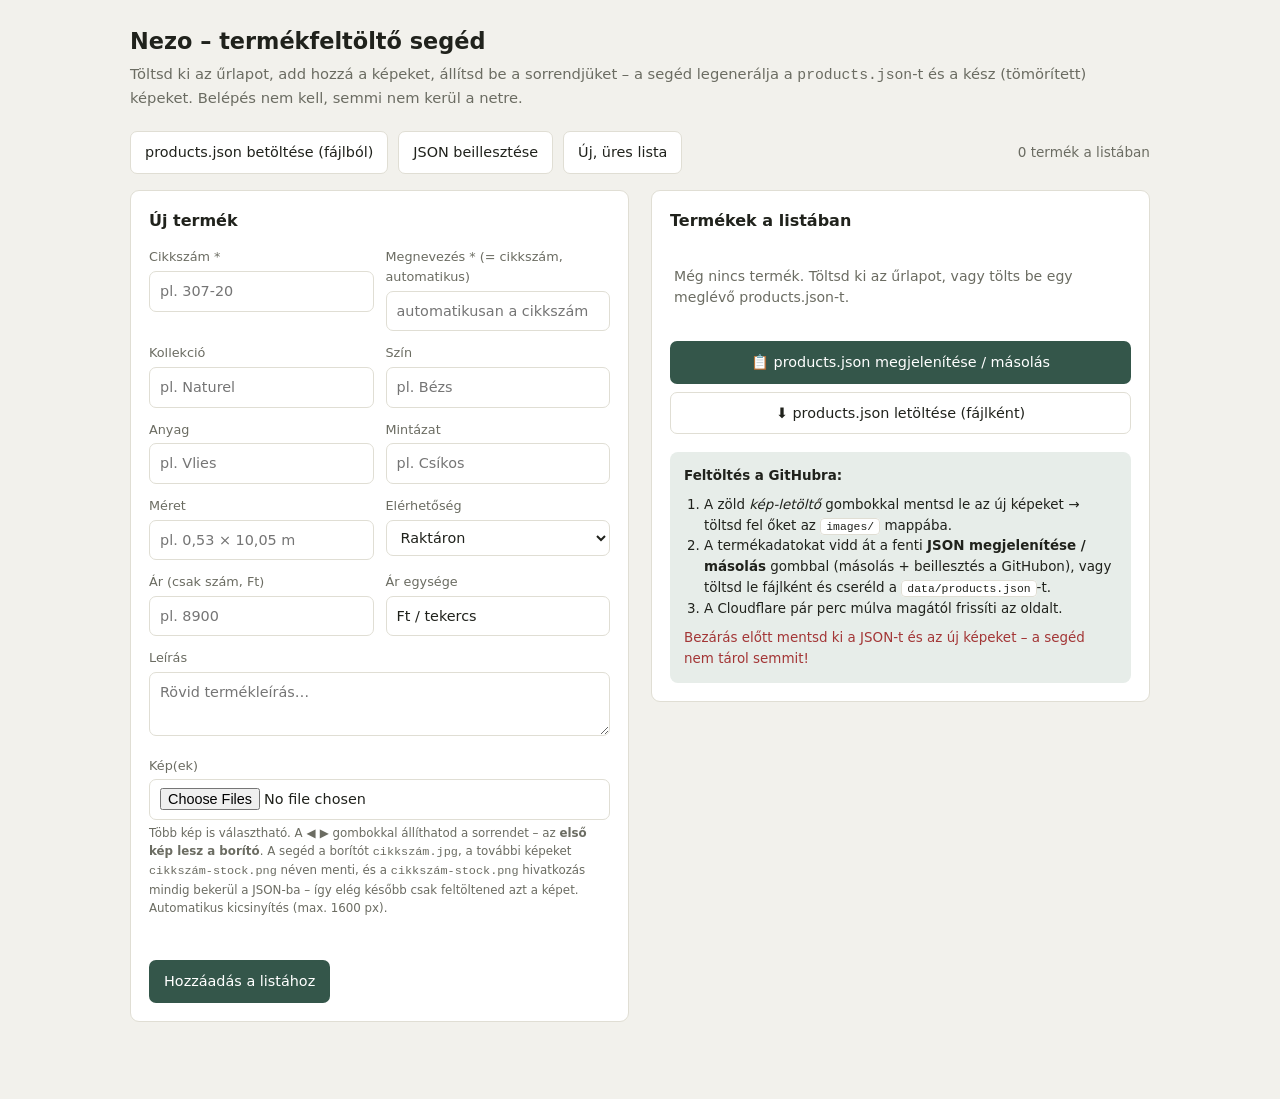
==== commit 220c031f: "Enhance image upload instructions and size mapping Updated image upload hints and dimensions in admi" ====
--- a/admin.html
+++ b/admin.html
@@ -117,7 +117,7 @@
       <div class="field">
         <label>Kép(ek)</label>
         <input type="file" id="images" accept="image/*" multiple />
-        <p class="hint">Több kép is választható. A <strong>◀ ▶</strong> gombokkal állíthatod a sorrendet – az <strong>első kép lesz a borító</strong>. A segéd a borítót <code>cikkszám.jpg</code>, a további képeket <code>cikkszám-stock.png</code> néven menti. Automatikus kicsinyítés (max. 1600 px).</p>
+        <p class="hint">Több kép is választható. A <strong>◀ ▶</strong> gombokkal állíthatod a sorrendet – az <strong>első kép lesz a borító</strong>. A segéd a borítót <code>cikkszám.jpg</code>, a további képeket <code>cikkszám-stock.png</code> néven menti, és a <code>cikkszám-stock.png</code> hivatkozás mindig bekerül a JSON-ba – így elég később csak feltöltened azt a képet. Automatikus kicsinyítés (max. 1600 px).</p>
         <div class="imgwork" id="work-images"></div>
       </div>
       <div class="warn" id="warn"></div>
@@ -179,7 +179,7 @@
 }
 // A Nezo bordűr-kódrendszer: első számjegy = szélesség, kötőjel után = szín
 const SZIN_MAP={ "13":"Kék", "20":"Bézs", "21":"Szürke", "18":"Arany", "06":"Sötét barna" };
-const SZEL_MAP={ "3":"3 cm", "5":"5 cm", "7":"7 cm" };
+const SZEL_MAP={ "3":"3,7 cm", "5":"5,3 cm", "7":"7,7 cm" };
 function autofillFromCikkszam(){
   const cs=$("#cikkszam").value.trim();
   $("#nev").value=cs;                       // a név mindig = cikkszám
@@ -263,6 +263,10 @@
       BLOBS.set(fname, URL.createObjectURL(blob));
       images.push(fname);
     }
+    // mindig legyen ott a borító és a stock-kép hivatkozása (elég a fájlt feltölteni)
+    const coverRef=`${base}.jpg`, stockRef=`${base}-stock.png`;
+    if(!images.includes(coverRef)) images.unshift(coverRef);
+    if(!images.includes(stockRef)) images.push(stockRef);
     const arRaw=$("#ar").value.trim();
     const product={
       id: base, cikkszam, nev,
